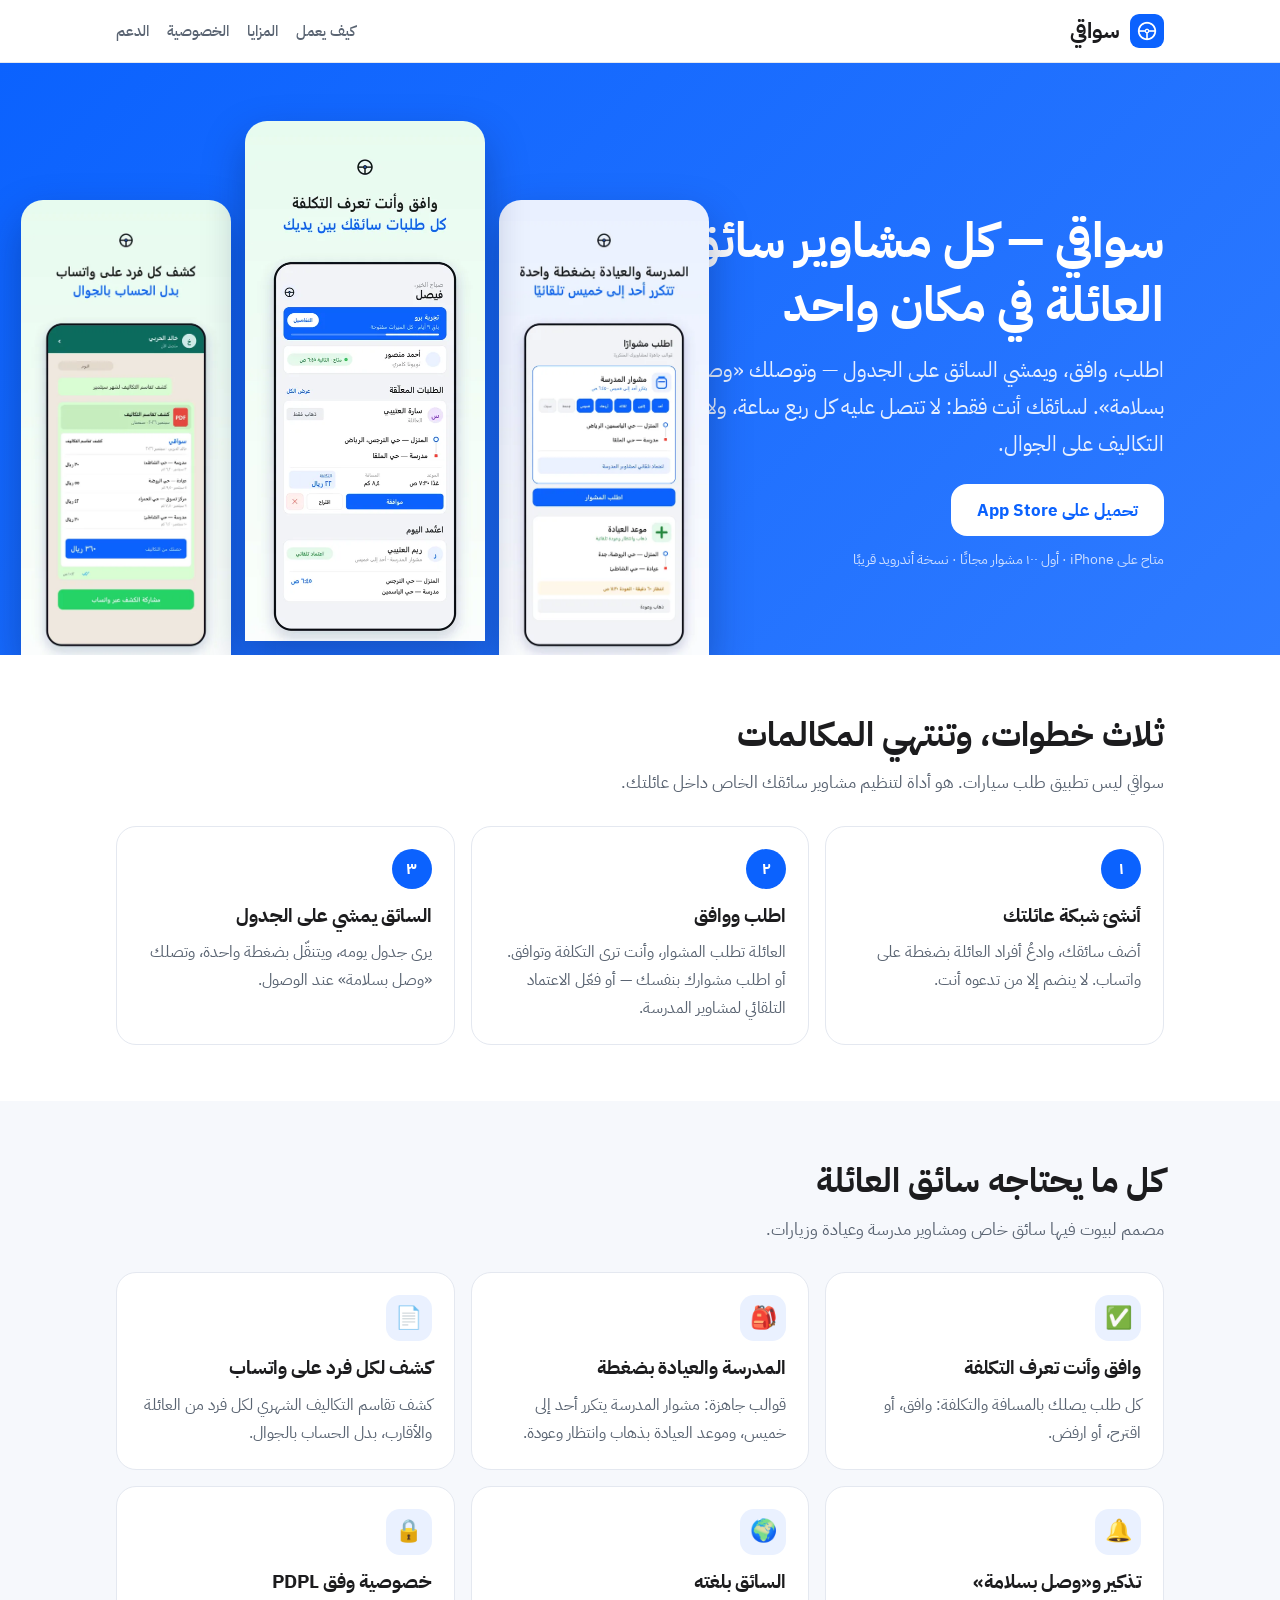
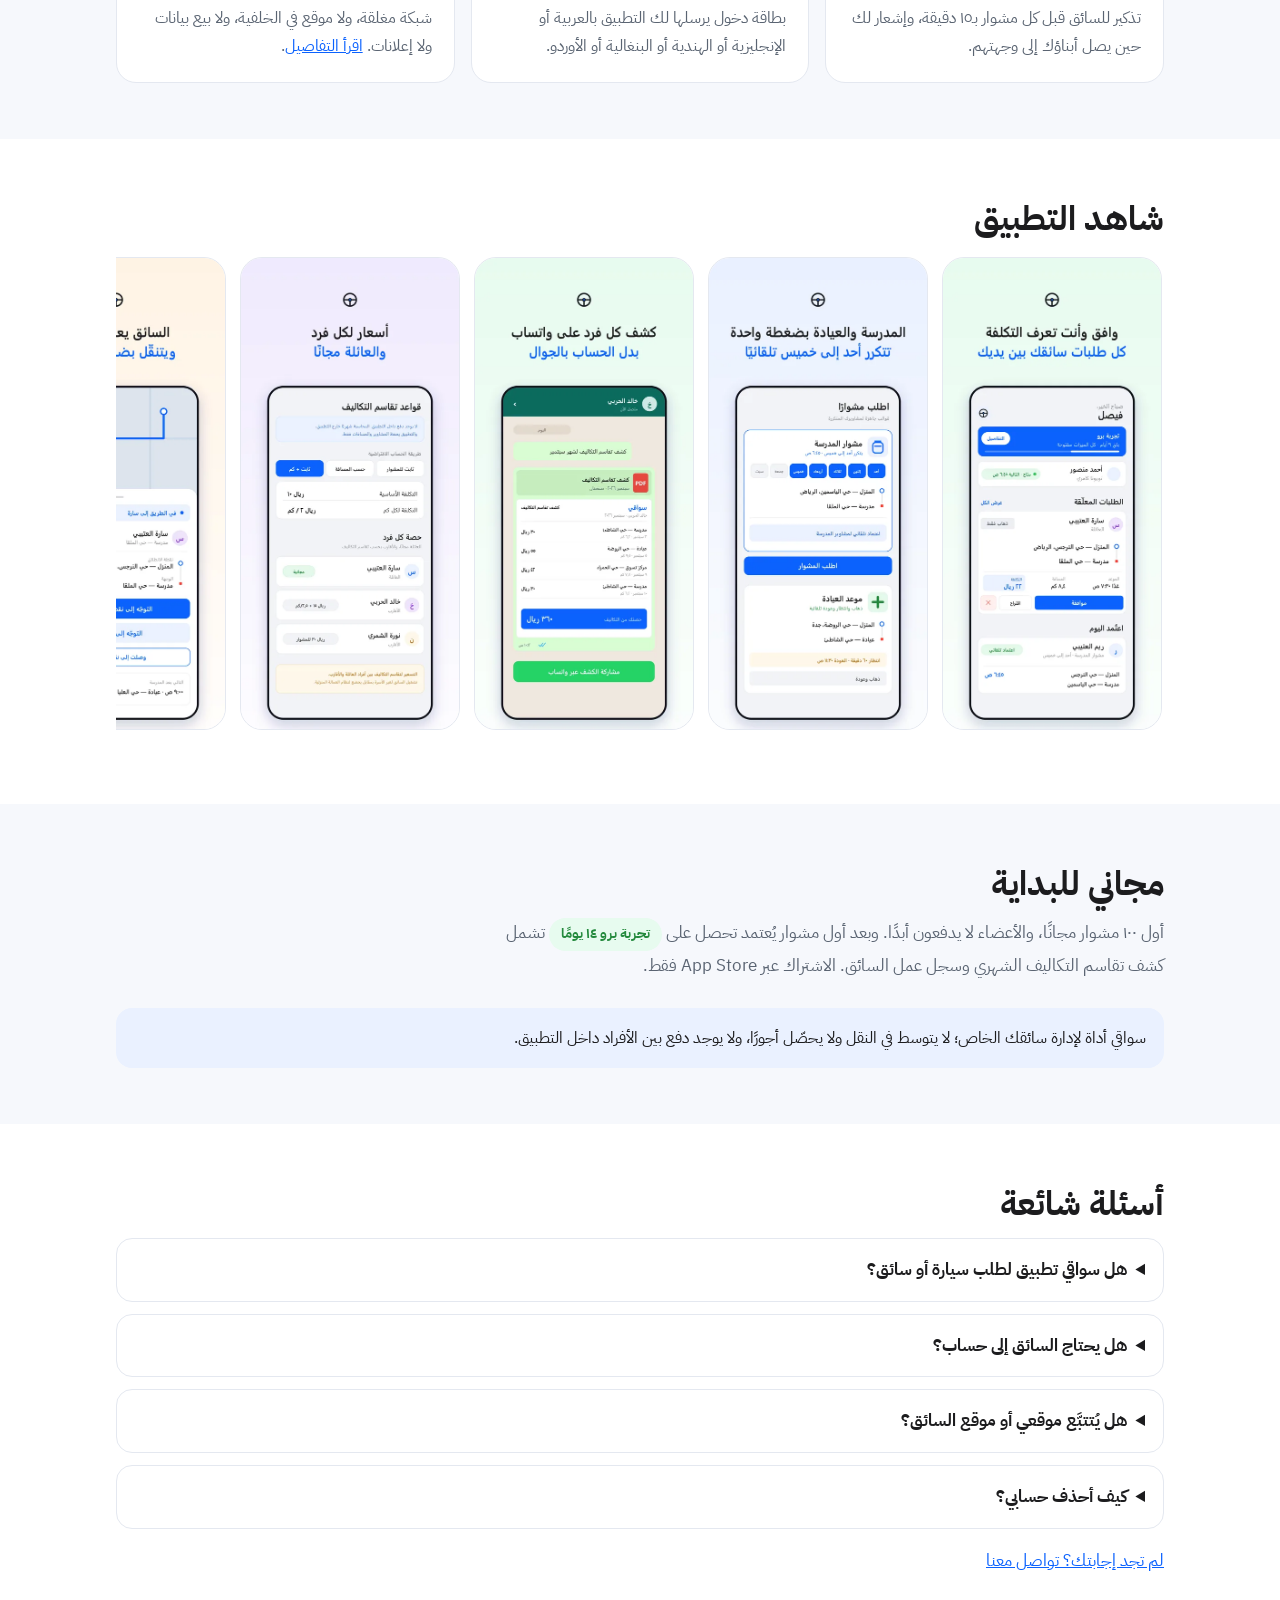
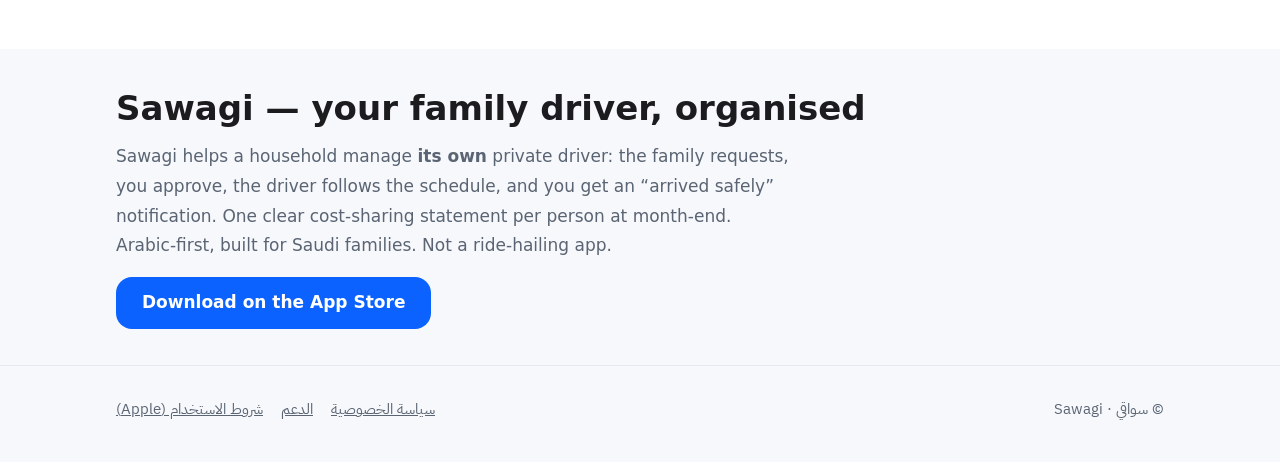
==== index.html @ 2f4eba6d "Publish سواقي web app + public site" ====
<!doctype html>
<html lang="ar" dir="rtl">
<head>
<meta charset="utf-8">
<meta name="viewport" content="width=device-width, initial-scale=1, viewport-fit=cover">
<title>سواقي — كل مشاوير سائق العائلة في مكان واحد</title>
<meta name="description" content="سواقي ينظّم مشاوير سائقك الخاص: العائلة تطلب، وأنت توافق، والسائق يعرف جدوله. كشف واضح لتقاسم التكاليف، وإشعار «وصل بسلامة». لسائقك أنت فقط.">
<link rel="canonical" href="https://hassma0k.github.io/sawagi-site/">
<meta name="theme-color" content="#0B62FE">

<!-- Apple Smart App Banner (shows an "Open / Get" bar in Safari on iPhone) -->
<meta name="apple-itunes-app" content="app-id=6806620276, app-argument=https://hassma0k.github.io/sawagi-site/go.html?c=web">

<meta property="og:type" content="website">
<meta property="og:locale" content="ar_SA">
<meta property="og:title" content="سواقي — كل مشاوير سائق العائلة في مكان واحد">
<meta property="og:description" content="اطلب، وافق، ويمشي السائق على الجدول — وتوصلك «وصل بسلامة». لسائقك أنت فقط.">
<meta property="og:url" content="https://hassma0k.github.io/sawagi-site/">
<meta property="og:image" content="https://hassma0k.github.io/sawagi-site/assets/og-image.png">
<meta name="twitter:card" content="summary_large_image">

<link rel="icon" href="assets/favicon.png" type="image/png">
<link rel="apple-touch-icon" href="assets/apple-touch-icon.png">

<link rel="preconnect" href="https://fonts.googleapis.com">
<link rel="preconnect" href="https://fonts.gstatic.com" crossorigin>
<link href="https://fonts.googleapis.com/css2?family=IBM+Plex+Sans+Arabic:wght@400;500;600;700&display=swap" rel="stylesheet">
<link rel="stylesheet" href="assets/style.css">

<script type="application/ld+json">
{"@context":"https://schema.org","@type":"MobileApplication","name":"سواقي","alternateName":"Sawagi","operatingSystem":"iOS","applicationCategory":"LifestyleApplication","inLanguage":"ar","url":"https://hassma0k.github.io/sawagi-site/","installUrl":"https://apps.apple.com/sa/app/id6806620276","offers":{"@type":"Offer","price":"0","priceCurrency":"SAR"}}
</script>
</head>
<body>

<header class="site-header">
  <div class="wrap">
    <a class="brand" href="./"><img src="assets/logo.png" alt="" width="34" height="34"> سواقي</a>
    <nav class="nav" aria-label="القائمة">
      <a class="hide-sm" href="#how">كيف يعمل</a>
      <a class="hide-sm" href="#features">المزايا</a>
      <a href="privacy.html">الخصوصية</a>
      <a href="support.html">الدعم</a>
    </nav>
  </div>
</header>

<main>
<section class="hero">
  <div class="wrap">
    <div>
      <h1>سواقي — كل مشاوير سائق العائلة في مكان واحد</h1>
      <p class="lead">اطلب، وافق، ويمشي السائق على الجدول — وتوصلك «وصل بسلامة». لسائقك أنت فقط: لا تتصل عليه كل ربع ساعة، ولا تحسب التكاليف على الجوال.</p>
      <div class="cta">
        <a class="btn" href="go.html?c=web" id="cta-main">تحميل على App Store</a>
      </div>
      <small>متاح على iPhone · أول ١٠٠ مشوار مجانًا · نسخة أندرويد قريبًا</small>
    </div>
    <div class="phones" aria-hidden="true">
      <img src="assets/shot-templates.webp" alt="" width="480" height="1038" loading="eager">
      <img src="assets/shot-approval.webp" alt="" width="480" height="1038" loading="eager">
      <img src="assets/shot-statement.webp" alt="" width="480" height="1038" loading="lazy">
    </div>
  </div>
</section>

<section id="how">
  <div class="wrap">
    <h2>ثلاث خطوات، وتنتهي المكالمات</h2>
    <p class="sub">سواقي ليس تطبيق طلب سيارات. هو أداة لتنظيم مشاوير سائقك الخاص داخل عائلتك.</p>
    <div class="grid c3">
      <div class="card"><div class="step-n">١</div><h3>أنشئ شبكة عائلتك</h3><p>أضف سائقك، وادعُ أفراد العائلة بضغطة على واتساب. لا ينضم إلا من تدعوه أنت.</p></div>
      <div class="card"><div class="step-n">٢</div><h3>اطلب ووافق</h3><p>العائلة تطلب المشوار، وأنت ترى التكلفة وتوافق. أو اطلب مشوارك بنفسك — أو فعّل الاعتماد التلقائي لمشاوير المدرسة.</p></div>
      <div class="card"><div class="step-n">٣</div><h3>السائق يمشي على الجدول</h3><p>يرى جدول يومه، ويتنقّل بضغطة واحدة، وتصلك «وصل بسلامة» عند الوصول.</p></div>
    </div>
  </div>
</section>

<section class="soft" id="features">
  <div class="wrap">
    <h2>كل ما يحتاجه سائق العائلة</h2>
    <p class="sub">مصمم لبيوت فيها سائق خاص ومشاوير مدرسة وعيادة وزيارات.</p>
    <div class="grid c3">
      <div class="card"><div class="ico">✅</div><h3>وافق وأنت تعرف التكلفة</h3><p>كل طلب يصلك بالمسافة والتكلفة: وافق، أو اقترح، أو ارفض.</p></div>
      <div class="card"><div class="ico">🎒</div><h3>المدرسة والعيادة بضغطة</h3><p>قوالب جاهزة: مشوار المدرسة يتكرر أحد إلى خميس، وموعد العيادة بذهاب وانتظار وعودة.</p></div>
      <div class="card"><div class="ico">📄</div><h3>كشف لكل فرد على واتساب</h3><p>كشف تقاسم التكاليف الشهري لكل فرد من العائلة والأقارب، بدل الحساب بالجوال.</p></div>
      <div class="card"><div class="ico">🔔</div><h3>تذكير و«وصل بسلامة»</h3><p>تذكير للسائق قبل كل مشوار بـ١٥ دقيقة، وإشعار لك حين يصل أبناؤك إلى وجهتهم.</p></div>
      <div class="card"><div class="ico">🌍</div><h3>السائق بلغته</h3><p>بطاقة دخول يرسلها لك التطبيق بالعربية أو الإنجليزية أو الهندية أو البنغالية أو الأوردو.</p></div>
      <div class="card"><div class="ico">🔒</div><h3>خصوصية وفق PDPL</h3><p>شبكة مغلقة، ولا موقع في الخلفية، ولا بيع بيانات ولا إعلانات. <a href="privacy.html">اقرأ التفاصيل</a>.</p></div>
    </div>
  </div>
</section>

<section>
  <div class="wrap">
    <h2>شاهد التطبيق</h2>
    <div class="shots" aria-label="لقطات من التطبيق">
      <img src="assets/shot-approval.webp" alt="بطاقة الموافقة على طلب مشوار" width="480" height="1038" loading="lazy">
      <img src="assets/shot-templates.webp" alt="قوالب المدرسة والعيادة" width="480" height="1038" loading="lazy">
      <img src="assets/shot-statement.webp" alt="كشف تقاسم التكاليف على واتساب" width="480" height="1038" loading="lazy">
      <img src="assets/shot-pricing.webp" alt="حصة كل فرد" width="480" height="1038" loading="lazy">
      <img src="assets/shot-driver.webp" alt="شاشة السائق" width="480" height="1038" loading="lazy">
      <img src="assets/shot-private.webp" alt="بدعوة فقط" width="480" height="1038" loading="lazy">
    </div>
  </div>
</section>

<section class="soft">
  <div class="wrap">
    <h2>مجاني للبداية</h2>
    <p class="sub">أول ١٠٠ مشوار مجانًا، والأعضاء لا يدفعون أبدًا. وبعد أول مشوار يُعتمد تحصل على <span class="pill">تجربة برو ١٤ يومًا</span> تشمل كشف تقاسم التكاليف الشهري وسجل عمل السائق. الاشتراك عبر App Store فقط.</p>
    <div class="note">سواقي أداة لإدارة سائقك الخاص؛ لا يتوسط في النقل ولا يحصّل أجورًا، ولا يوجد دفع بين الأفراد داخل التطبيق.</div>
  </div>
</section>

<section>
  <div class="wrap">
    <h2>أسئلة شائعة</h2>
    <details><summary>هل سواقي تطبيق لطلب سيارة أو سائق؟</summary><p>لا. سواقي لتنظيم مشاوير سائقك الخاص الذي توظفه أنت. لا يعرض سائقين ولا يربطك بغرباء.</p></details>
    <details><summary>هل يحتاج السائق إلى حساب؟</summary><p>نعم، تنشئ له حسابًا من التطبيق ثم ترسل له بطاقة الدخول على واتساب بلغته.</p></details>
    <details><summary>هل يُتتبَّع موقعي أو موقع السائق؟</summary><p>لا نتتبع أحدًا في الخلفية. الموقع يُستخدم فقط عند اختيار نقطة الانطلاق أو عرض الطريق وأنت تستخدم التطبيق.</p></details>
    <details><summary>كيف أحذف حسابي؟</summary><p>من الإعدادات داخل التطبيق ← حذف الحساب. التفاصيل في <a href="support.html#delete">صفحة الدعم</a>.</p></details>
    <p><a href="support.html">لم تجد إجابتك؟ تواصل معنا</a></p>
  </div>
</section>

<section class="soft en" lang="en" dir="ltr" style="padding:36px 0">
  <div class="wrap">
    <h2>Sawagi — your family driver, organised</h2>
    <p class="sub" style="margin-bottom:16px">Sawagi helps a household manage <strong>its own</strong> private driver: the family requests, you approve, the driver follows the schedule, and you get an “arrived safely” notification. One clear cost-sharing statement per person at month-end. Arabic-first, built for Saudi families. Not a ride-hailing app.</p>
    <a class="btn" href="go.html?c=web">Download on the App Store</a>
  </div>
</section>
</main>

<footer>
  <div class="wrap">
    <div>© سواقي · Sawagi</div>
    <nav aria-label="روابط">
      <a href="privacy.html">سياسة الخصوصية</a>
      <a href="support.html">الدعم</a>
      <a href="https://www.apple.com/legal/internet-services/itunes/dev/stdeula/" rel="noopener">شروط الاستخدام (Apple)</a>
    </nav>
  </div>
</footer>
</body>
</html>
---- assets/style.css ----
:root {
  --blue: #0B62FE;
  --blue-2: #2F7BFF;
  --navy: #0B1B3F;
  --ink: #1C1C1E;
  --slate: #5A6472;
  --tint: #EAF1FF;
  --line: #E4E8F0;
  --bg: #FFFFFF;
  --soft: #F6F8FC;
  --green: #248A3D;
  --green-bg: #E7FBEF;
  --wa: #25D366;
  --radius: 20px;
}
@media (prefers-color-scheme: dark) {
  :root:not([data-theme="light"]) {
    --ink: #F2F4F8; --slate: #A9B3C4; --tint: #12233F; --line: #25314A; --bg: #0C1220; --soft: #111A2E; --green-bg: #11301E; --green: #6FD48F;
  }
}
* { box-sizing: border-box; }
html { scroll-behavior: smooth; }
body {
  margin: 0; background: var(--bg); color: var(--ink);
  font-family: 'IBM Plex Sans Arabic', 'Segoe UI', Tahoma, system-ui, sans-serif;
  font-size: 17px; line-height: 1.75; -webkit-text-size-adjust: 100%;
}
a { color: var(--blue); }
img { max-width: 100%; height: auto; display: block; }
.wrap { width: 100%; max-width: 1080px; margin: 0 auto; padding: 0 16px; }

/* header */
.site-header { position: sticky; top: 0; z-index: 10; background: color-mix(in srgb, var(--bg) 92%, transparent); backdrop-filter: blur(10px); border-bottom: 1px solid var(--line); }
.site-header .wrap { display: flex; align-items: center; justify-content: space-between; gap: 12px; height: 62px; }
.brand { display: flex; align-items: center; gap: 10px; text-decoration: none; color: var(--ink); font-weight: 800; font-size: 22px; }
.brand img { width: 34px; height: 34px; border-radius: 9px; }
.nav { display: flex; gap: 18px; font-size: 15px; font-weight: 500; }
.nav a { color: var(--slate); text-decoration: none; }
.nav a:hover { color: var(--blue); }
@media (max-width: 560px) { .nav a.hide-sm { display: none; } }

/* buttons */
.btn { display: inline-flex; align-items: center; justify-content: center; gap: 10px; min-height: 52px; padding: 0 26px; border-radius: 16px; background: var(--blue); color: #fff; font: inherit; font-weight: 700; font-size: 17px; text-decoration: none; border: 0; cursor: pointer; }
.btn:hover { background: #0852D6; }
.btn.ghost { background: var(--tint); color: var(--blue); }
.btn.wa { background: var(--wa); color: #fff; }
.btn.dark { background: #000; color: #fff; }

/* hero */
.hero { background: linear-gradient(135deg, #0B62FE 0%, #2F7BFF 100%); color: #fff; padding: 44px 0 0; overflow: hidden; }
.hero .wrap { display: grid; gap: 28px; grid-template-columns: 1fr; align-items: center; }
.hero h1 { font-size: clamp(30px, 6.4vw, 48px); line-height: 1.35; margin: 0 0 14px; font-weight: 800; }
.hero p.lead { font-size: clamp(17px, 3.6vw, 21px); margin: 0 0 22px; color: #E6EFFF; max-width: 34em; }
.hero .cta { display: flex; flex-wrap: wrap; gap: 12px; align-items: center; }
.hero .btn { background: #fff; color: var(--blue); }
.hero small { display: block; margin-top: 12px; color: #CFE0FF; font-size: 14px; }
.hero .phones { display: flex; gap: 14px; justify-content: center; align-items: flex-end; margin-top: 8px; }
.hero .phones img { width: min(31vw, 210px); border-radius: 22px 22px 0 0; box-shadow: 0 18px 40px rgba(5, 25, 80, .35); }
.hero .phones img:nth-child(2) { width: min(36vw, 240px); transform: translateY(-14px); }
@media (min-width: 860px) { .hero .wrap { grid-template-columns: 1.05fr 1fr; } .hero { padding-top: 64px; } }

/* sections */
section { padding: 56px 0; }
section.soft { background: var(--soft); }
h2 { font-size: clamp(24px, 4.6vw, 34px); line-height: 1.4; margin: 0 0 10px; font-weight: 800; }
.sub { color: var(--slate); margin: 0 0 28px; max-width: 40em; }
.grid { display: grid; gap: 16px; grid-template-columns: 1fr; }
@media (min-width: 640px) { .grid.c2 { grid-template-columns: 1fr 1fr; } .grid.c3 { grid-template-columns: repeat(3, 1fr); } }
.card { background: var(--bg); border: 1px solid var(--line); border-radius: var(--radius); padding: 22px; }
section.soft .card { background: var(--bg); }
.card h3 { margin: 10px 0 6px; font-size: 19px; }
.card p { margin: 0; color: var(--slate); font-size: 16px; }
.ico { width: 46px; height: 46px; border-radius: 14px; background: var(--tint); display: grid; place-items: center; font-size: 22px; }
.step-n { width: 40px; height: 40px; border-radius: 50%; background: var(--blue); color: #fff; font-weight: 800; display: grid; place-items: center; }
.shots { display: flex; gap: 14px; overflow-x: auto; padding: 4px 2px 18px; scroll-snap-type: x mandatory; -webkit-overflow-scrolling: touch; }
.shots img { flex: 0 0 auto; width: 220px; border-radius: 22px; border: 1px solid var(--line); scroll-snap-align: center; }
.note { background: var(--tint); border-radius: 16px; padding: 16px 18px; color: var(--ink); font-size: 16px; }
.pill { display: inline-block; background: var(--green-bg); color: var(--green); font-weight: 700; font-size: 14px; padding: 4px 12px; border-radius: 999px; }
details { border: 1px solid var(--line); border-radius: 16px; padding: 4px 18px; margin: 0 0 12px; background: var(--bg); }
summary { cursor: pointer; font-weight: 700; padding: 12px 0; }
details p { margin: 0 0 14px; color: var(--slate); }

/* article pages */
.page { padding: 36px 0 60px; }
.page h1 { font-size: clamp(28px, 5.4vw, 40px); margin: 0 0 8px; font-weight: 800; }
.page h2 { font-size: 24px; margin: 34px 0 8px; }
.page h3 { font-size: 18px; margin: 20px 0 4px; }
.page p, .page li { color: var(--ink); }
.page ul { padding-inline-start: 22px; }
.updated { color: var(--slate); font-size: 14px; margin-bottom: 22px; }
table { width: 100%; border-collapse: collapse; margin: 12px 0 18px; font-size: 15.5px; display: block; overflow-x: auto; }
th, td { border: 1px solid var(--line); padding: 10px 12px; text-align: start; vertical-align: top; }
th { background: var(--soft); white-space: nowrap; }
.toc { background: var(--soft); border-radius: 16px; padding: 14px 20px; margin: 18px 0; }
.toc a { display: block; padding: 3px 0; text-decoration: none; }

/* footer */
footer { border-top: 1px solid var(--line); padding: 30px 0 40px; color: var(--slate); font-size: 15px; background: var(--soft); }
footer .wrap { display: flex; flex-wrap: wrap; gap: 14px 28px; justify-content: space-between; }
footer a { color: var(--slate); }
footer nav { display: flex; gap: 18px; flex-wrap: wrap; }
.en { direction: ltr; text-align: left; font-family: 'Inter', system-ui, -apple-system, 'Segoe UI', sans-serif; }
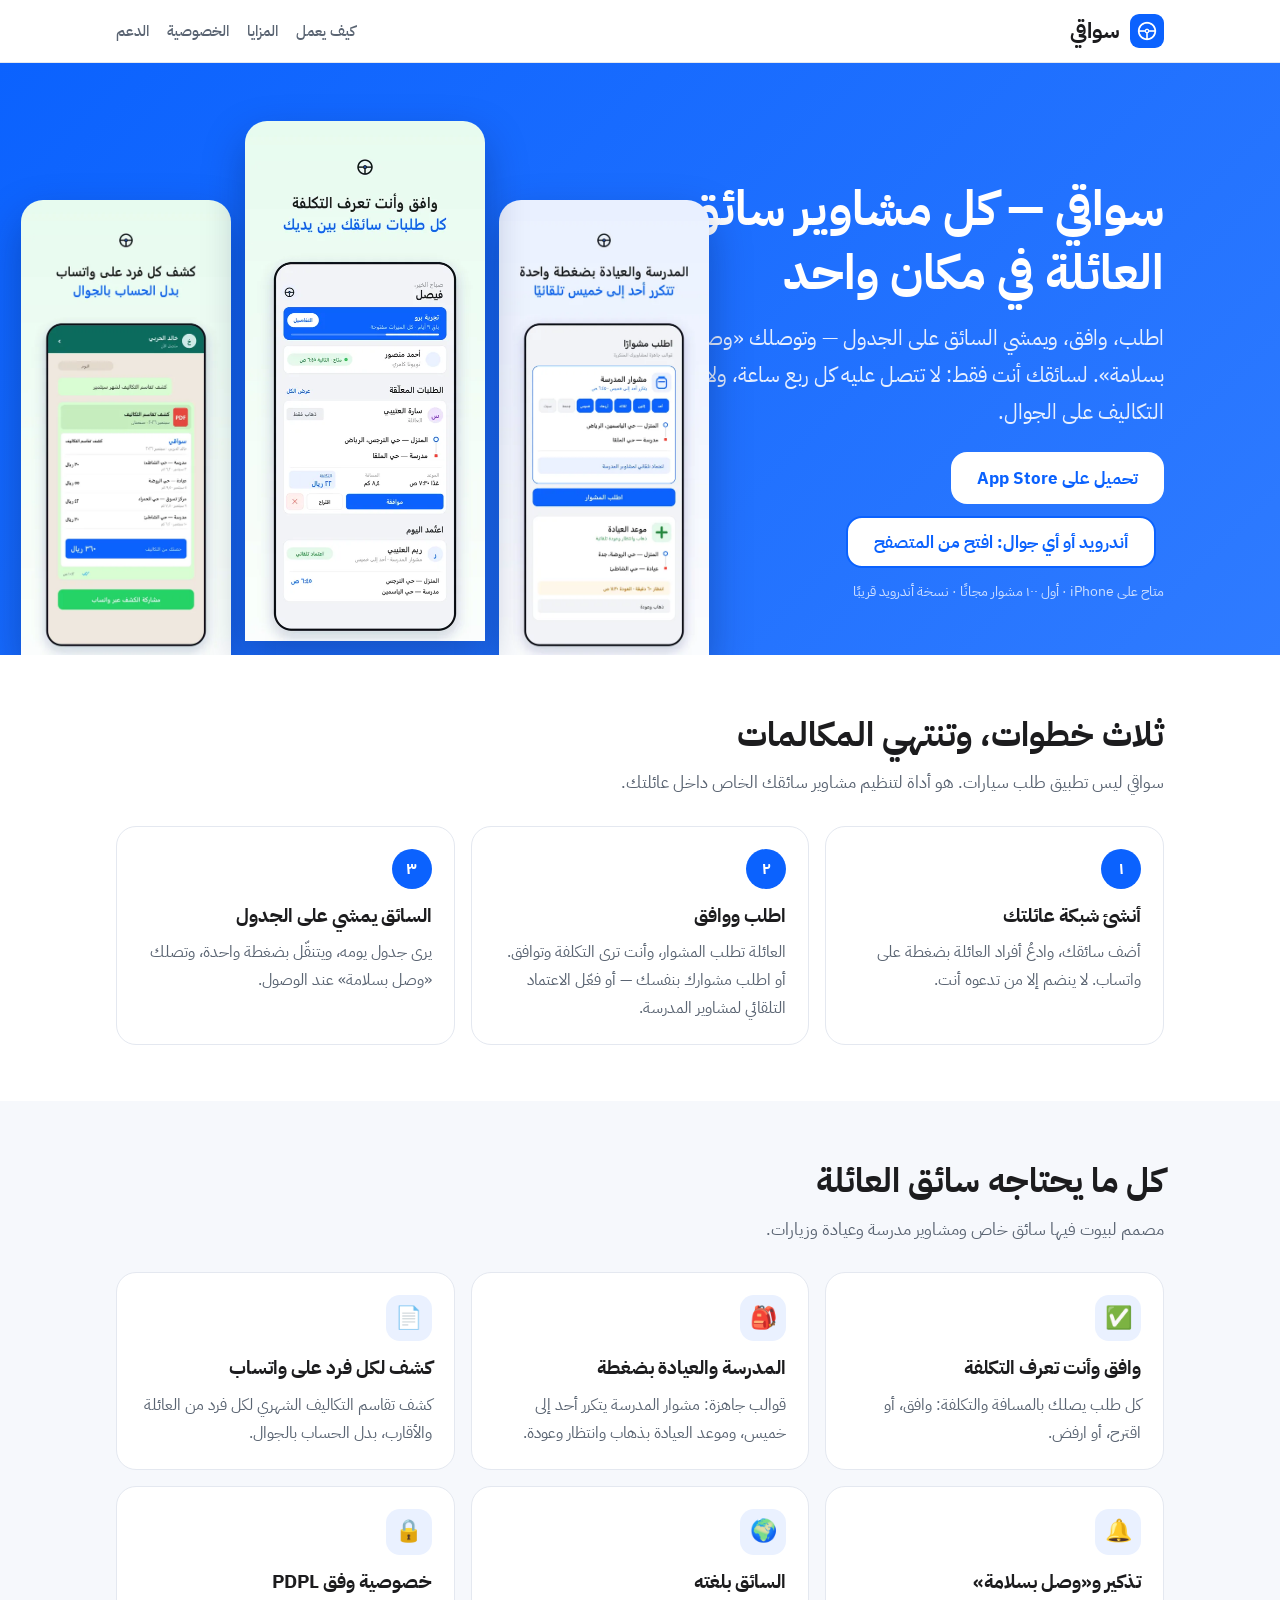
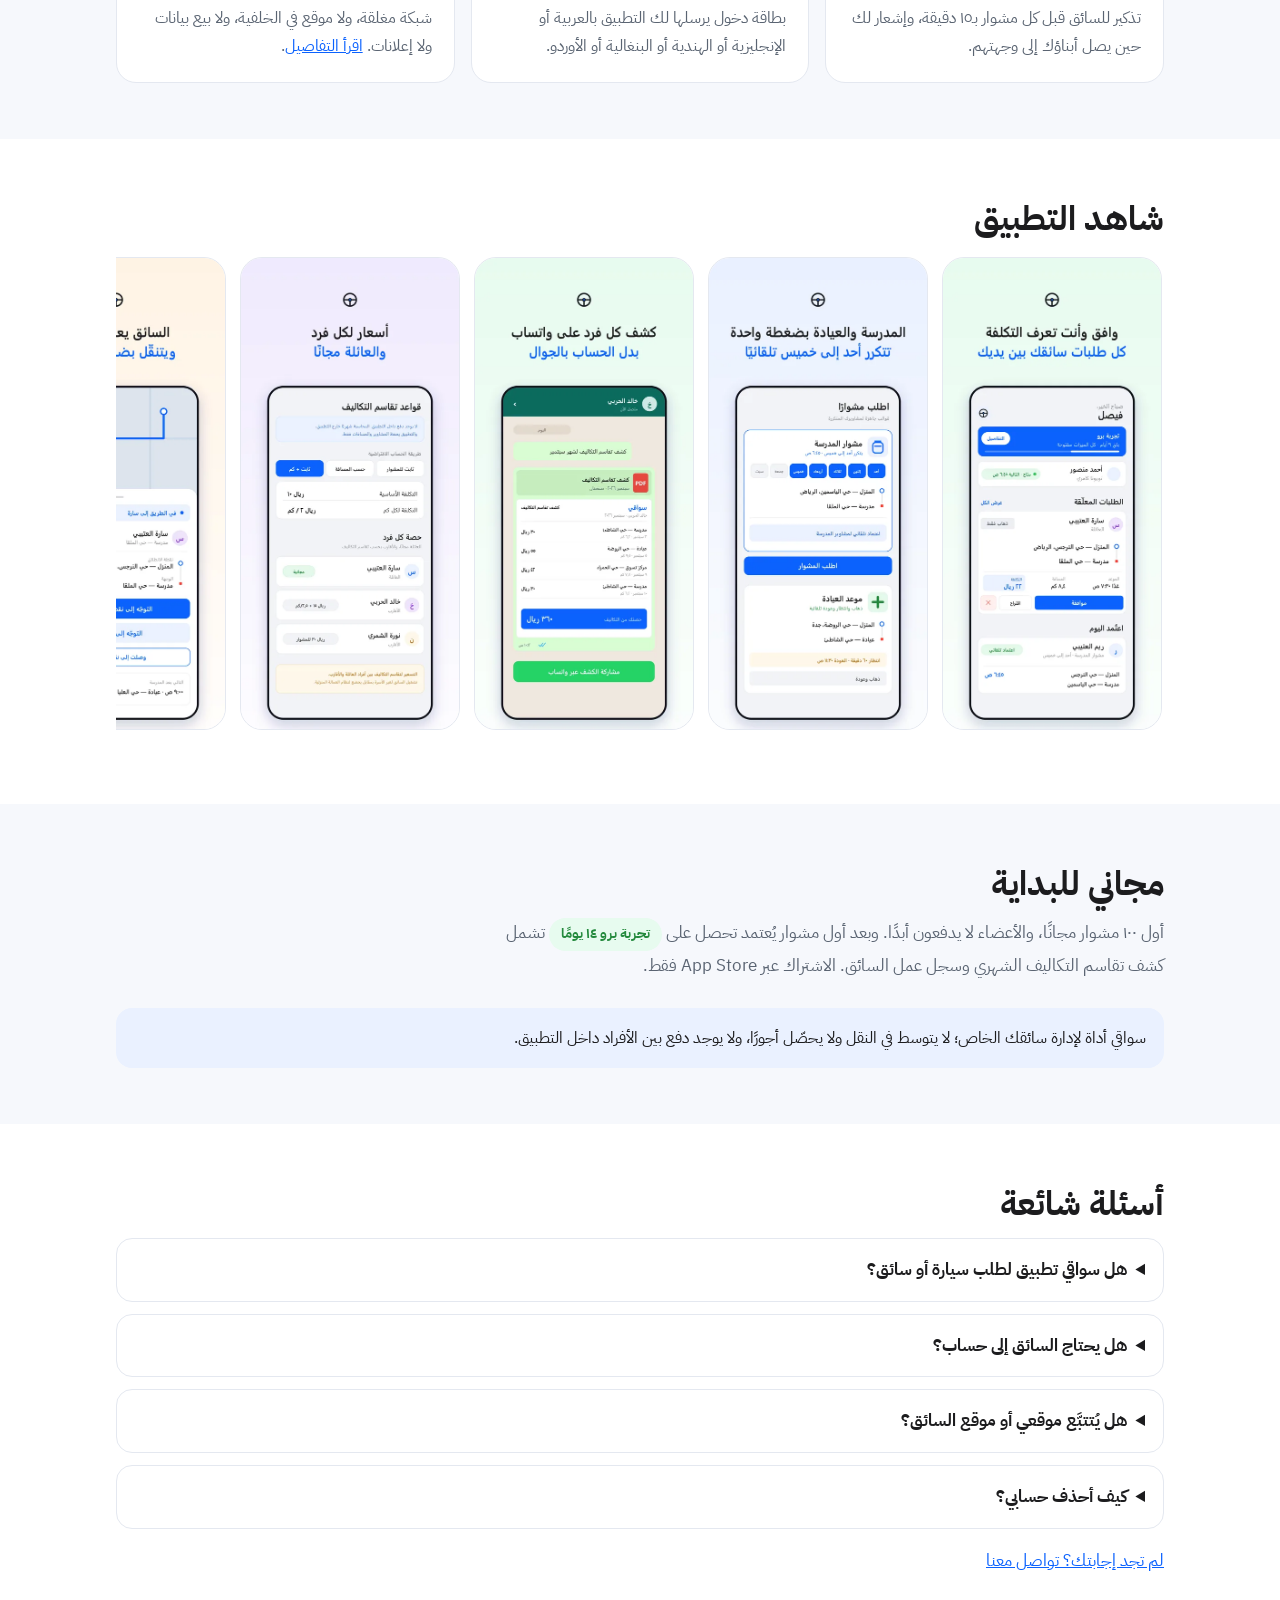
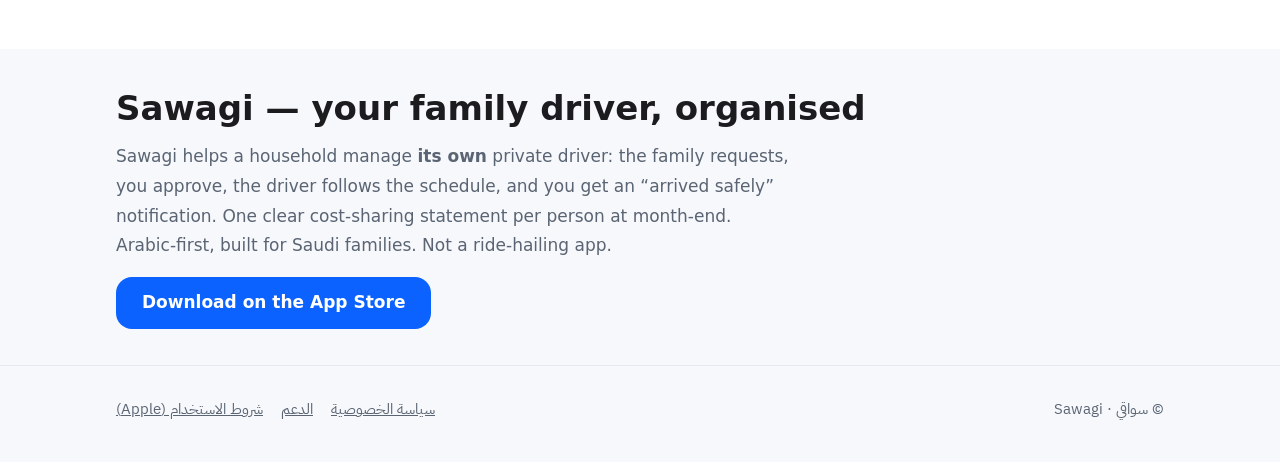
==== commit 75084190: "Publish web app + site (2026-10-16T18:46)" ====
--- a/index.html
+++ b/index.html
@@ -53,6 +53,7 @@
       <p class="lead">اطلب، وافق، ويمشي السائق على الجدول — وتوصلك «وصل بسلامة». لسائقك أنت فقط: لا تتصل عليه كل ربع ساعة، ولا تحسب التكاليف على الجوال.</p>
       <div class="cta">
         <a class="btn" href="go.html?c=web" id="cta-main">تحميل على App Store</a>
+        <a class="btn" href="app/" style="background:#fff;color:#0B62FE;border:2px solid #0B62FE;margin-inline-start:8px">أندرويد أو أي جوال: افتح من المتصفح</a>
       </div>
       <small>متاح على iPhone · أول ١٠٠ مشوار مجانًا · نسخة أندرويد قريبًا</small>
     </div>
